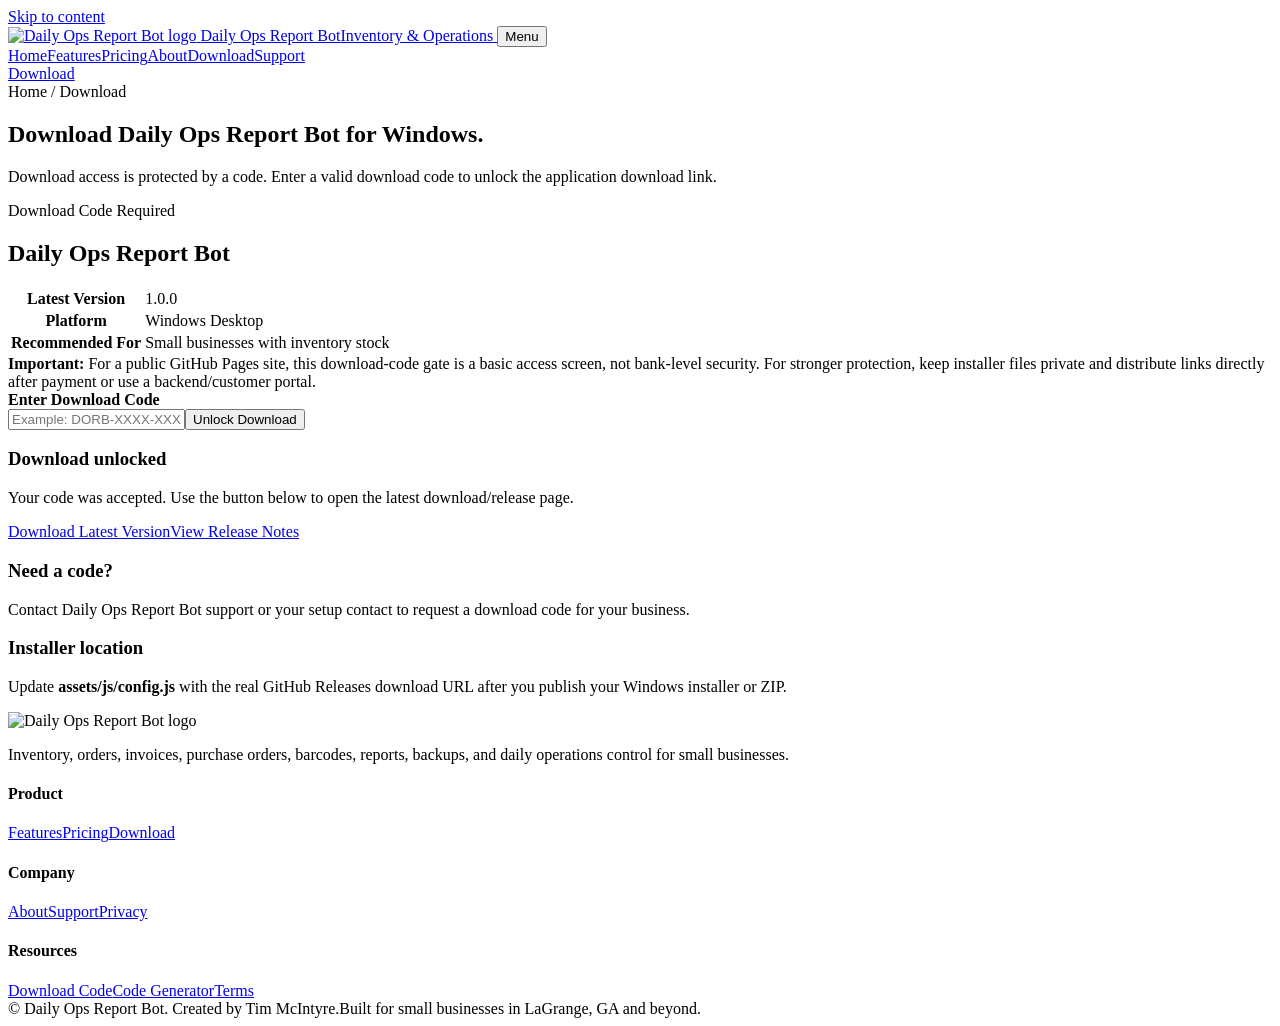
==== download.html @ d4c94088 "Add files via upload" ====
<!doctype html>
<html lang="en">
<head>
  <meta charset="utf-8">
  <meta name="viewport" content="width=device-width, initial-scale=1">
  <title>Download | Daily Ops Report Bot</title>
  <meta name="description" content="Daily Ops Report Bot is inventory and operations management software for small businesses that keep regular stock on hand.">
  <link rel="icon" href="assets/images/favicon.png">
  <link rel="stylesheet" href="assets/css/styles.css">
</head>
<body>
<a class="skip-link" href="#main">Skip to content</a>
<header class="site-header">
  <div class="container nav">
    <a class="brand" href="index.html" aria-label="Daily Ops Report Bot home">
      <img class="brand-logo" src="assets/images/daily-ops-report-bot-logo-transparent.png" alt="Daily Ops Report Bot logo">
      <span><span class="brand-name">Daily Ops Report Bot</span><span class="brand-sub">Inventory & Operations</span></span>
    </a>
    <button class="mobile-toggle" data-mobile-toggle aria-expanded="false" aria-controls="site-navigation">Menu</button>
    <nav class="nav-links" id="site-navigation" data-nav-links aria-label="Main navigation"><a href="index.html" class="">Home</a><a href="features.html" class="">Features</a><a href="pricing.html" class="">Pricing</a><a href="about.html" class="">About</a><a href="download.html" class="active">Download</a><a href="support.html" class="">Support</a></nav>
    <div class="nav-actions"><a class="btn small" href="download.html">Download</a></div>
  </div>
</header>
<main id="main">
<section class="page-hero"><div class="container"><span class="breadcrumb">Home / Download</span><h1>Download Daily Ops Report Bot for Windows.</h1><p>Download access is protected by a code. Enter a valid download code to unlock the application download link.</p></div></section>
<section class="content" id="code-access"><div class="container">
  <div class="download-panel">
    <span class="badge">Download Code Required</span>
    <h2><span data-app-name>Daily Ops Report Bot</span></h2>
    <table class="table" aria-label="Download details"><tr><th>Latest Version</th><td data-version>1.0.0</td></tr><tr><th>Platform</th><td data-platform>Windows Desktop</td></tr><tr><th>Recommended For</th><td>Small businesses with inventory stock</td></tr></table>
    <div class="notice"><strong>Important:</strong> For a public GitHub Pages site, this download-code gate is a basic access screen, not bank-level security. For stronger protection, keep installer files private and distribute links directly after payment or use a backend/customer portal.</div>
    <form data-download-form>
      <label for="download-code"><strong>Enter Download Code</strong></label>
      <div class="code-box"><input class="input" id="download-code" data-download-code placeholder="Example: DORB-XXXX-XXXX-XXXX" autocomplete="off"><button class="btn" type="submit">Unlock Download</button></div>
      <div class="error" data-unlock-error></div>
    </form>
    <div class="unlock-result" data-unlock-result>
      <h3>Download unlocked</h3>
      <p>Your code was accepted. Use the button below to open the latest download/release page.</p>
      <div class="hero-actions"><a class="btn" data-download-link href="#">Download Latest Version</a><a class="btn secondary" data-release-notes href="#">View Release Notes</a></div>
    </div>
  </div>
</div></section>
<section><div class="container grid-2"><div class="card"><h3>Need a code?</h3><p>Contact Daily Ops Report Bot support or your setup contact to request a download code for your business.</p></div><div class="card"><h3>Installer location</h3><p>Update <strong>assets/js/config.js</strong> with the real GitHub Releases download URL after you publish your Windows installer or ZIP.</p></div></div></section>
</main>
<footer class="site-footer">
  <div class="container">
    <div class="footer-grid">
      <div>
        <img class="footer-logo" src="assets/images/daily-ops-report-bot-logo-transparent.png" alt="Daily Ops Report Bot logo">
        <p>Inventory, orders, invoices, purchase orders, barcodes, reports, backups, and daily operations control for small businesses.</p>
      </div>
      <div><h4>Product</h4><a href="features.html">Features</a><a href="pricing.html">Pricing</a><a href="download.html">Download</a></div>
      <div><h4>Company</h4><a href="about.html">About</a><a href="support.html">Support</a><a href="privacy.html">Privacy</a></div>
      <div><h4>Resources</h4><a href="download.html#code-access">Download Code</a><a href="tools/code-generator.html">Code Generator</a><a href="terms.html">Terms</a></div>
    </div>
    <div class="footer-bottom"><span>© <span data-year></span> Daily Ops Report Bot. Created by Tim McIntyre.</span><span>Built for small businesses in LaGrange, GA and beyond.</span></div>
  </div>
</footer>
<script src="assets/js/site.js"></script>
<script src="assets/js/config.js"></script>
<script src="assets/js/download-codes.js"></script>
<script src="assets/js/download.js"></script>
</body>
</html>
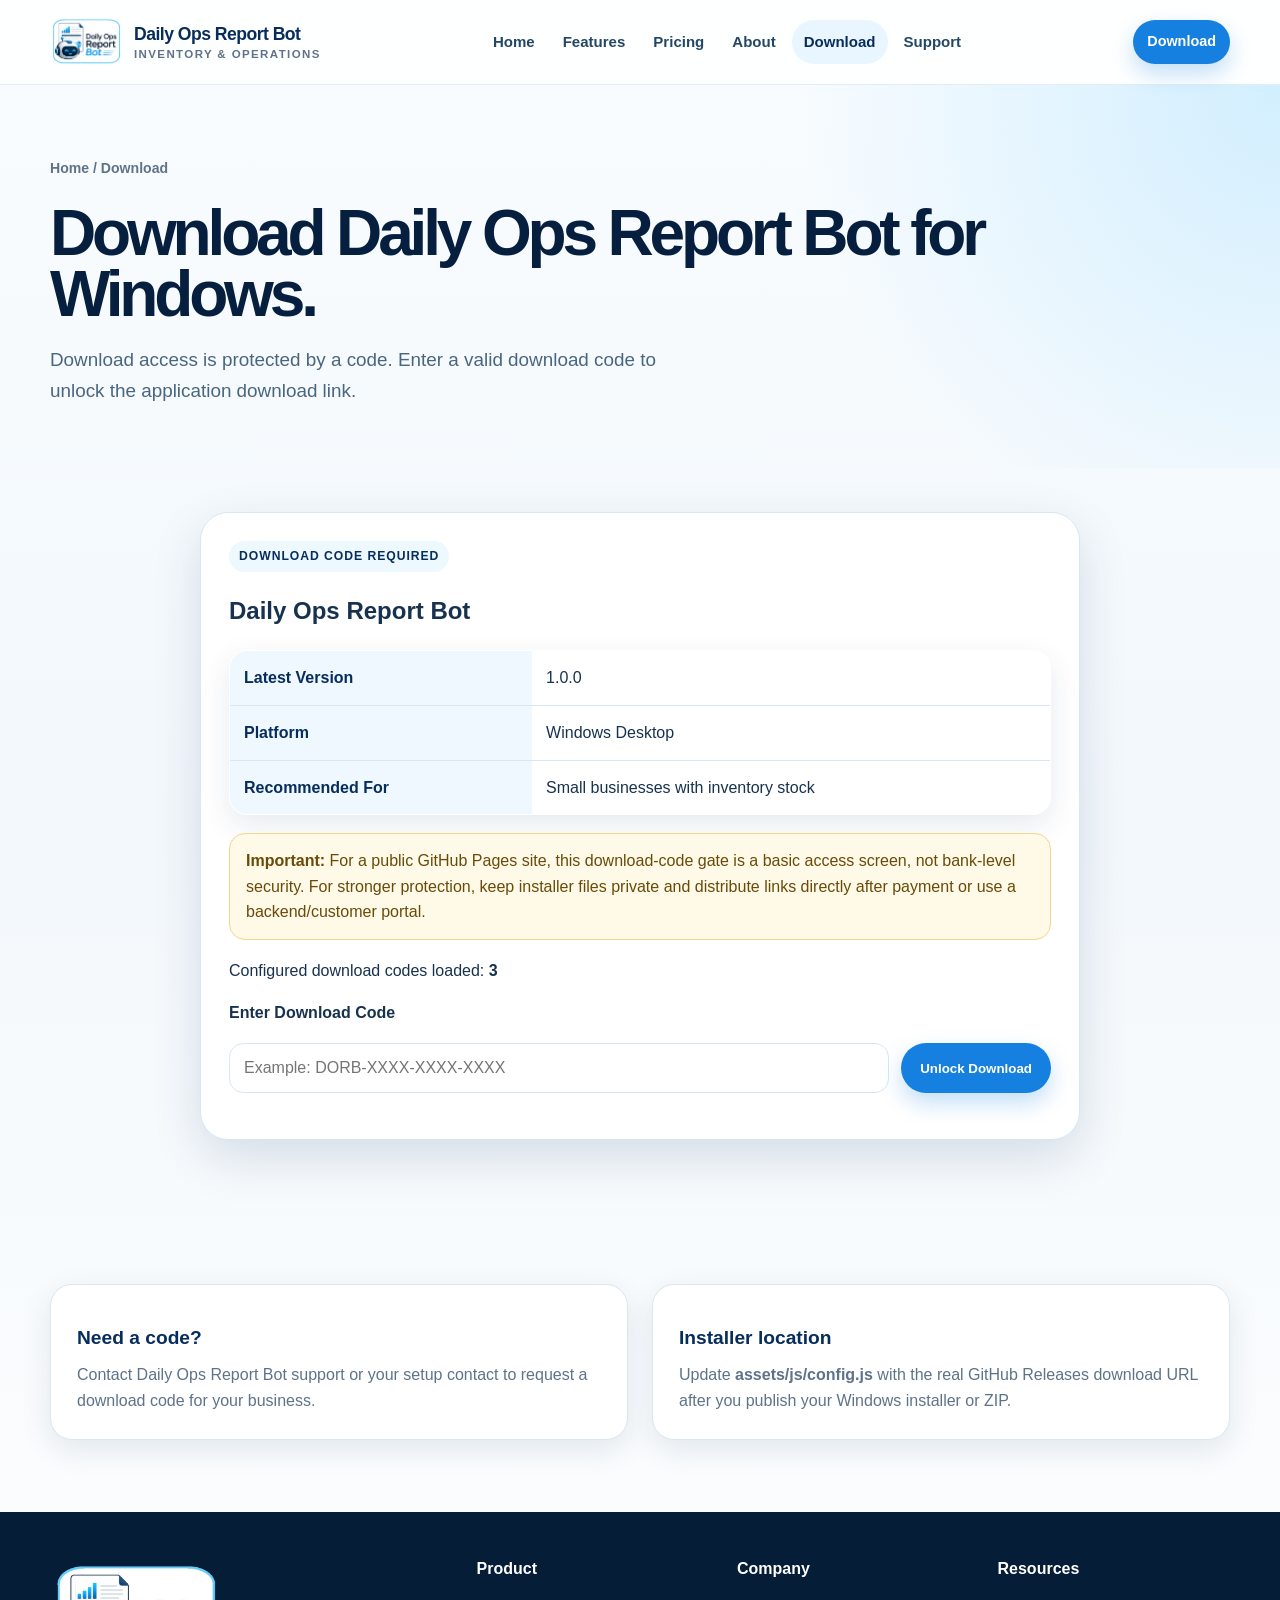
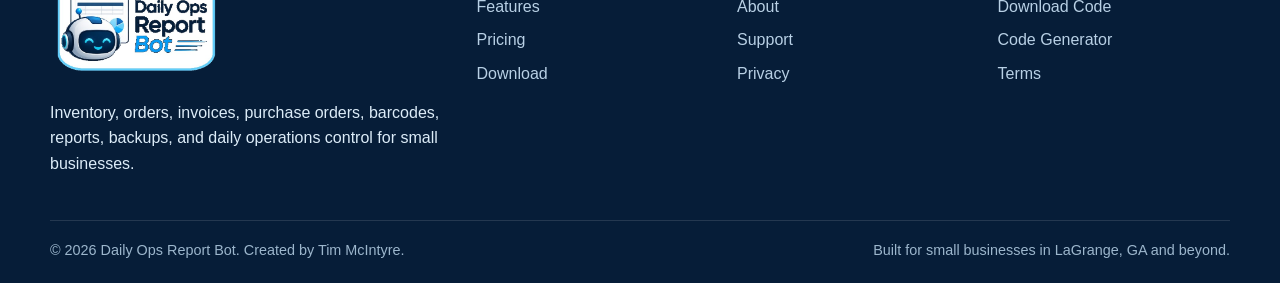
==== commit 73eda6b8: "Add versioning to script tags in download.html Updated script tags to include versioning for cache c" ====
--- a/download.html
+++ b/download.html
@@ -29,6 +29,7 @@
     <h2><span data-app-name>Daily Ops Report Bot</span></h2>
     <table class="table" aria-label="Download details"><tr><th>Latest Version</th><td data-version>1.0.0</td></tr><tr><th>Platform</th><td data-platform>Windows Desktop</td></tr><tr><th>Recommended For</th><td>Small businesses with inventory stock</td></tr></table>
     <div class="notice"><strong>Important:</strong> For a public GitHub Pages site, this download-code gate is a basic access screen, not bank-level security. For stronger protection, keep installer files private and distribute links directly after payment or use a backend/customer portal.</div>
+    <p class="muted small-note">Configured download codes loaded: <strong data-code-count>0</strong></p>
     <form data-download-form>
       <label for="download-code"><strong>Enter Download Code</strong></label>
       <div class="code-box"><input class="input" id="download-code" data-download-code placeholder="Example: DORB-XXXX-XXXX-XXXX" autocomplete="off"><button class="btn" type="submit">Unlock Download</button></div>
@@ -57,9 +58,9 @@
     <div class="footer-bottom"><span>© <span data-year></span> Daily Ops Report Bot. Created by Tim McIntyre.</span><span>Built for small businesses in LaGrange, GA and beyond.</span></div>
   </div>
 </footer>
-<script src="assets/js/site.js"></script>
-<script src="assets/js/config.js"></script>
-<script src="assets/js/download-codes.js"></script>
-<script src="assets/js/download.js"></script>
+<script src="assets/js/site.js?v=20260703-codefix"></script>
+<script src="assets/js/config.js?v=20260703-codefix"></script>
+<script src="assets/js/download-codes.js?v=20260703-codefix"></script>
+<script src="assets/js/download.js?v=20260703-codefix"></script>
 </body>
-</html>+</html>
--- a/assets/css/styles.css
+++ b/assets/css/styles.css
@@ -0,0 +1,49 @@
+:root{
+  --navy:#072d5c;
+  --navy-2:#0b3b78;
+  --blue:#1580e0;
+  --cyan:#28b4ff;
+  --sky:#eaf6ff;
+  --page:#f3f8fc;
+  --card:#ffffff;
+  --line:#d8e7f2;
+  --text:#17324f;
+  --muted:#5e7389;
+  --success:#16a06b;
+  --warning:#d9890d;
+  --danger:#b94343;
+  --shadow:0 18px 50px rgba(7,45,92,.14);
+  --shadow-soft:0 10px 30px rgba(7,45,92,.10);
+  --radius:22px;
+  --radius-sm:14px;
+  --max:1180px;
+}
+*{box-sizing:border-box}
+html{scroll-behavior:smooth}
+body{
+  margin:0;
+  font-family:Inter,Segoe UI,Roboto,Arial,sans-serif;
+  color:var(--text);
+  background:linear-gradient(180deg,#f8fcff 0%,var(--page) 44%,#fff 100%);
+  line-height:1.6;
+}
+a{color:inherit;text-decoration:none}
+img{max-width:100%;display:block}
+.container{width:min(var(--max),calc(100% - 42px));margin:0 auto}
+.skip-link{position:absolute;left:-9999px;top:auto;width:1px;height:1px;overflow:hidden}
+.skip-link:focus{left:16px;top:16px;width:auto;height:auto;background:#fff;padding:12px 16px;border-radius:12px;z-index:1000;box-shadow:var(--shadow)}
+.site-header{position:sticky;top:0;z-index:50;background:rgba(255,255,255,.86);backdrop-filter:blur(18px);border-bottom:1px solid rgba(216,231,242,.75)}
+.nav{height:84px;display:flex;align-items:center;justify-content:space-between;gap:22px}
+.brand{display:flex;align-items:center;gap:12px;font-weight:800;color:var(--navy)}
+.brand-logo{width:72px;height:auto}.brand-mark{width:42px}.brand-name{letter-spacing:-.03em;font-size:1.1rem;white-space:nowrap}.brand-sub{display:block;font-size:.72rem;letter-spacing:.12em;text-transform:uppercase;color:var(--muted);font-weight:700;margin-top:-3px}
+.nav-links{display:flex;align-items:center;gap:4px}.nav-links a{padding:10px 12px;border-radius:999px;color:#244766;font-weight:700;font-size:.94rem}.nav-links a:hover,.nav-links a.active{background:var(--sky);color:var(--navy)}
+.nav-actions{display:flex;align-items:center;gap:10px}.mobile-toggle{display:none;border:0;background:var(--sky);color:var(--navy);font-weight:900;border-radius:12px;padding:10px 12px}
+.btn{display:inline-flex;align-items:center;justify-content:center;gap:10px;padding:13px 18px;border-radius:999px;background:var(--blue);color:white;font-weight:800;border:1px solid transparent;box-shadow:0 10px 22px rgba(21,128,224,.25);cursor:pointer;transition:.18s ease}.btn:hover{transform:translateY(-1px);box-shadow:0 14px 28px rgba(21,128,224,.32)}.btn.secondary{background:white;color:var(--navy);border-color:var(--line);box-shadow:none}.btn.secondary:hover{background:var(--sky)}.btn.dark{background:var(--navy)}.btn.ghost{background:transparent;color:var(--navy);border-color:rgba(7,45,92,.2);box-shadow:none}.btn.small{padding:9px 13px;font-size:.9rem}.btn.full{width:100%}
+.hero{position:relative;overflow:hidden;padding:82px 0 58px}.hero:before{content:"";position:absolute;inset:-220px -140px auto auto;width:580px;height:580px;background:radial-gradient(circle,rgba(40,180,255,.23),transparent 62%);pointer-events:none}.hero-grid{display:grid;grid-template-columns:1.05fr .95fr;gap:44px;align-items:center}.eyebrow{display:inline-flex;align-items:center;gap:9px;color:var(--navy);font-weight:900;letter-spacing:.08em;text-transform:uppercase;font-size:.78rem;background:rgba(40,180,255,.14);border:1px solid rgba(40,180,255,.28);padding:8px 12px;border-radius:999px}.hero h1,.page-hero h1{font-size:clamp(2.4rem,5vw,5.1rem);line-height:.96;letter-spacing:-.065em;margin:22px 0 20px;color:#071f3e}.hero p.lead,.page-hero p{font-size:1.18rem;color:#49667f;max-width:660px;margin:0 0 28px}.hero-actions{display:flex;gap:14px;flex-wrap:wrap}.hero-meta{display:grid;grid-template-columns:repeat(3,1fr);gap:12px;margin-top:30px}.meta-card{background:white;border:1px solid var(--line);border-radius:18px;padding:16px;box-shadow:var(--shadow-soft)}.meta-card strong{display:block;color:var(--navy);font-size:1.2rem}.meta-card span{font-size:.88rem;color:var(--muted);font-weight:700}
+.product-frame{position:relative;background:linear-gradient(145deg,#fff,#e8f6ff);border:1px solid var(--line);border-radius:34px;padding:20px;box-shadow:var(--shadow)}.browser-bar{height:36px;background:#082b57;border-radius:18px 18px 8px 8px;display:flex;gap:8px;align-items:center;padding:0 14px}.dot{width:10px;height:10px;border-radius:50%;background:#28b4ff}.dot:nth-child(2){background:#8bdcff}.dot:nth-child(3){background:#d8f4ff}.product-screen{background:#f8fcff;border:1px solid var(--line);border-radius:12px 12px 24px 24px;overflow:hidden}.screen-img{width:100%;border-radius:0}.floating-card{position:absolute;right:-16px;bottom:28px;background:white;border:1px solid var(--line);box-shadow:var(--shadow-soft);border-radius:18px;padding:14px 16px;max-width:210px}.floating-card strong{color:var(--navy)}.floating-card span{display:block;font-size:.86rem;color:var(--muted)}
+section{padding:72px 0}.section-head{display:flex;justify-content:space-between;gap:24px;align-items:end;margin-bottom:30px}.section-head h2{font-size:clamp(2rem,3vw,3rem);line-height:1.02;letter-spacing:-.045em;margin:0;color:#071f3e}.section-head p{max-width:560px;color:var(--muted);margin:0}.grid-3{display:grid;grid-template-columns:repeat(3,1fr);gap:20px}.grid-2{display:grid;grid-template-columns:repeat(2,1fr);gap:24px}.card{background:var(--card);border:1px solid var(--line);border-radius:var(--radius);padding:26px;box-shadow:var(--shadow-soft)}.card h3{margin:12px 0 8px;color:var(--navy);font-size:1.2rem}.card p{color:var(--muted);margin:0}.icon{width:46px;height:46px;border-radius:16px;background:linear-gradient(135deg,var(--blue),var(--cyan));display:grid;place-items:center;color:#fff;font-weight:900;font-size:1.1rem}.feature-list{display:grid;gap:12px;margin:18px 0 0}.check{display:flex;gap:10px;align-items:flex-start;color:#365774}.check:before{content:"✓";display:grid;place-items:center;min-width:22px;width:22px;height:22px;border-radius:50%;background:#dcf7ee;color:#0b8f5d;font-weight:900;margin-top:1px}.dark-band{background:linear-gradient(135deg,var(--navy),#051a34);color:white;position:relative;overflow:hidden}.dark-band:before{content:"";position:absolute;inset:auto -160px -240px auto;width:520px;height:520px;background:radial-gradient(circle,rgba(40,180,255,.30),transparent 62%)}.dark-band h2,.dark-band h3{color:white}.dark-band p,.dark-band .check{color:#d5e9f8}.dark-band .card{background:rgba(255,255,255,.08);border-color:rgba(255,255,255,.16);box-shadow:none;backdrop-filter:blur(10px)}.dark-band .check:before{background:rgba(40,180,255,.18);color:#8cddff}
+.screenshot-grid{display:grid;grid-template-columns:repeat(3,1fr);gap:18px}.shot{background:white;border:1px solid var(--line);border-radius:22px;padding:12px;box-shadow:var(--shadow-soft)}.shot img{border-radius:14px;border:1px solid #e7eef5}.shot strong{display:block;margin:12px 8px 2px;color:var(--navy)}.shot span{display:block;margin:0 8px 6px;color:var(--muted);font-size:.9rem}.pricing{display:grid;grid-template-columns:repeat(3,1fr);gap:20px}.price-card{position:relative;background:white;border:1px solid var(--line);border-radius:28px;padding:28px;box-shadow:var(--shadow-soft)}.price-card.featured{border:2px solid var(--cyan);transform:translateY(-8px);box-shadow:var(--shadow)}.price-badge{position:absolute;top:18px;right:18px;background:#e5f7ff;color:var(--navy);font-size:.76rem;font-weight:900;border-radius:999px;padding:7px 10px;text-transform:uppercase}.price{font-size:2.6rem;font-weight:900;letter-spacing:-.05em;color:#071f3e}.price span{font-size:1rem;color:var(--muted);letter-spacing:0}.price-card ul{padding:0;margin:20px 0;list-style:none;display:grid;gap:10px;color:#365774}.price-card li:before{content:"✓";color:var(--success);font-weight:900;margin-right:8px}
+.cta{padding:64px 0}.cta-box{background:linear-gradient(135deg,#fff,#eaf6ff);border:1px solid var(--line);border-radius:32px;padding:42px;box-shadow:var(--shadow);display:grid;grid-template-columns:1.25fr .75fr;gap:28px;align-items:center}.cta h2{font-size:clamp(2rem,3.2vw,3.4rem);line-height:1.02;letter-spacing:-.05em;margin:0 0 12px;color:#071f3e}.cta p{color:var(--muted);margin:0}.cta-actions{display:flex;gap:12px;justify-content:flex-end;flex-wrap:wrap}.page-hero{padding:70px 0 34px;background:radial-gradient(circle at top right,rgba(40,180,255,.18),transparent 36%)}.breadcrumb{display:inline-flex;gap:8px;font-weight:800;color:var(--muted);font-size:.88rem}.content{padding:44px 0 72px}.prose{max-width:860px}.prose h2{color:#071f3e;font-size:2rem;letter-spacing:-.035em;margin:38px 0 10px}.prose p,.prose li{color:#4f687d}.timeline{display:grid;gap:18px}.timeline-item{display:grid;grid-template-columns:120px 1fr;gap:18px;padding:18px;border:1px solid var(--line);background:white;border-radius:18px}.timeline-item strong{color:var(--navy)}
+.download-panel{max-width:880px;margin:0 auto;background:white;border:1px solid var(--line);border-radius:28px;padding:28px;box-shadow:var(--shadow)}.code-box{display:grid;grid-template-columns:1fr auto;gap:12px;margin:18px 0}.input{width:100%;height:50px;border:1px solid var(--line);border-radius:14px;padding:0 14px;font:inherit;color:var(--text);background:#fff}.input:focus{outline:3px solid rgba(40,180,255,.18);border-color:var(--cyan)}.unlock-result{display:none;margin-top:18px;padding:18px;border-radius:18px;background:#ecfff8;border:1px solid #b6ecd9;color:#145d43}.unlock-result.visible{display:block}.error{display:none;margin-top:14px;color:#8a2f2f;background:#fff0f0;border:1px solid #ffd2d2;border-radius:14px;padding:12px}.error.visible{display:block}.notice{background:#fff9e8;border:1px solid #f4d58a;color:#684b08;border-radius:16px;padding:14px 16px;margin:18px 0}.site-footer{background:#061d38;color:#dcecf8;padding:44px 0 20px}.footer-grid{display:grid;grid-template-columns:1.2fr repeat(3,.7fr);gap:28px}.footer-logo{width:170px;margin-bottom:12px}.site-footer h4{margin:0 0 12px;color:white}.site-footer a{display:block;color:#b8d0e5;margin:8px 0}.site-footer a:hover{color:white}.footer-bottom{border-top:1px solid rgba(255,255,255,.12);margin-top:28px;padding-top:18px;display:flex;justify-content:space-between;gap:12px;color:#9cb6cc;font-size:.9rem}.table{width:100%;border-collapse:collapse;background:white;border:1px solid var(--line);border-radius:18px;overflow:hidden;box-shadow:var(--shadow-soft)}.table th,.table td{text-align:left;padding:14px;border-bottom:1px solid var(--line)}.table th{background:#f0f8ff;color:var(--navy)}.tool-box{max-width:880px;background:white;border:1px solid var(--line);border-radius:24px;padding:24px;box-shadow:var(--shadow-soft)}textarea.input{min-height:160px;padding:14px;resize:vertical}.copy-row{display:flex;gap:12px;align-items:center;flex-wrap:wrap}.badge{display:inline-flex;align-items:center;padding:6px 10px;border-radius:999px;background:#edf8ff;color:var(--navy);font-weight:900;font-size:.76rem;text-transform:uppercase;letter-spacing:.08em}
+@media(max-width:980px){.hero-grid,.grid-3,.pricing,.screenshot-grid,.footer-grid,.cta-box{grid-template-columns:1fr}.grid-2{grid-template-columns:1fr}.price-card.featured{transform:none}.section-head{display:block}.section-head p{margin-top:12px}.hero-meta{grid-template-columns:1fr 1fr}.cta-actions{justify-content:flex-start}.nav-links{position:absolute;left:20px;right:20px;top:78px;background:white;border:1px solid var(--line);border-radius:18px;box-shadow:var(--shadow-soft);padding:14px;display:none;flex-direction:column;align-items:stretch}.nav-links.open{display:flex}.mobile-toggle{display:block}.nav-actions .btn{display:none}}
+@media(max-width:620px){.container{width:min(100% - 28px,var(--max))}.hero{padding-top:48px}.hero-meta{grid-template-columns:1fr}.code-box{grid-template-columns:1fr}.footer-bottom{display:block}.brand-logo{width:54px}.brand-name{font-size:.98rem}.timeline-item{grid-template-columns:1fr}.hero h1,.page-hero h1{font-size:2.55rem}.nav{height:76px}.floating-card{position:static;margin-top:14px}.product-frame{padding:12px;border-radius:24px}.card,.price-card,.download-panel,.cta-box{padding:22px}}
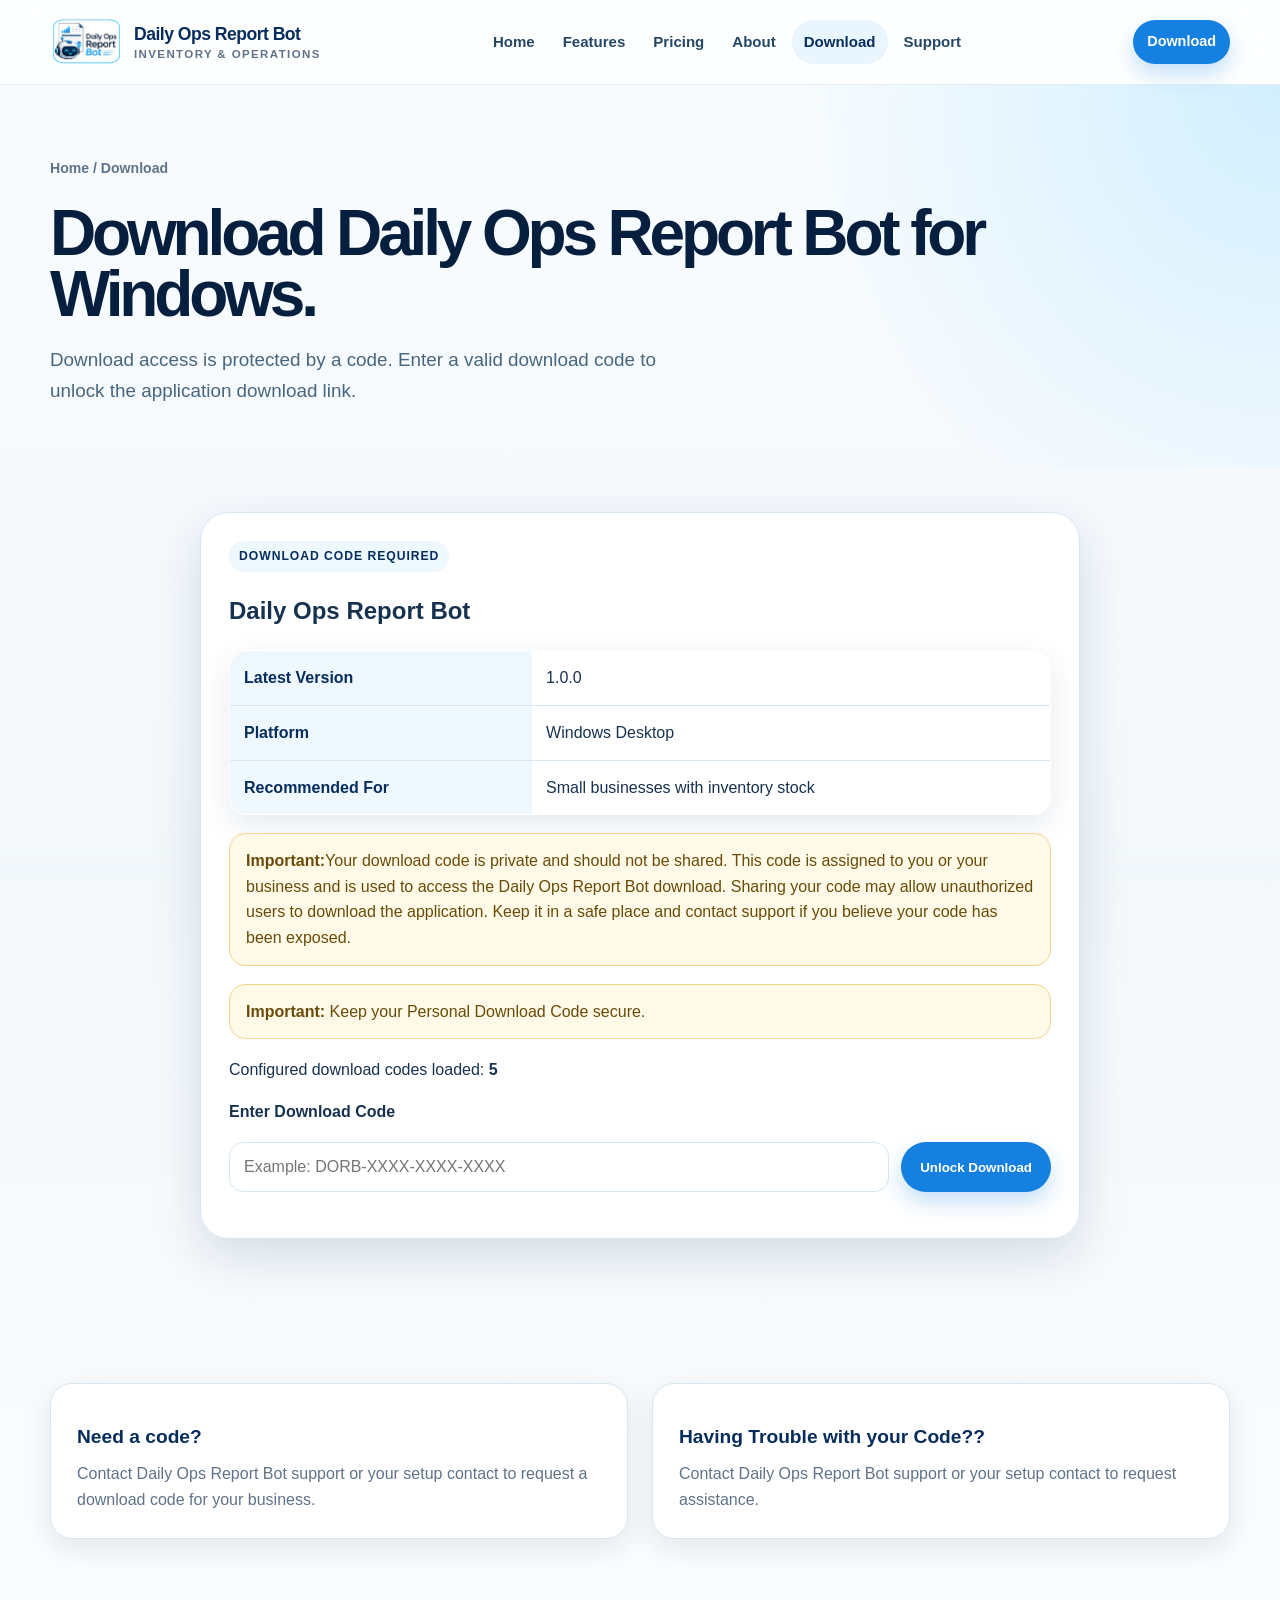
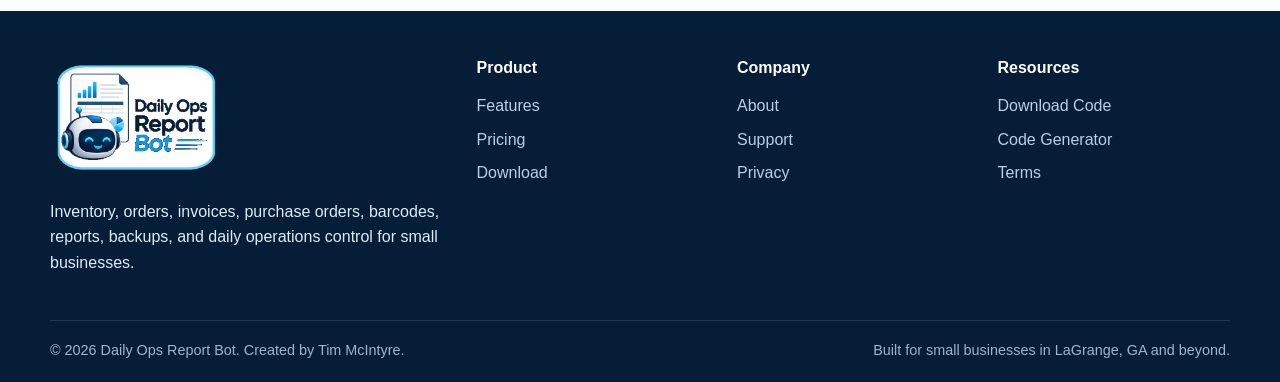
==== commit 51200f9b: "Revise download code notice and add troubleshooting section Updated the notice regarding download co" ====
--- a/download.html
+++ b/download.html
@@ -28,7 +28,8 @@
     <span class="badge">Download Code Required</span>
     <h2><span data-app-name>Daily Ops Report Bot</span></h2>
     <table class="table" aria-label="Download details"><tr><th>Latest Version</th><td data-version>1.0.0</td></tr><tr><th>Platform</th><td data-platform>Windows Desktop</td></tr><tr><th>Recommended For</th><td>Small businesses with inventory stock</td></tr></table>
-    <div class="notice"><strong>Important:</strong> For a public GitHub Pages site, this download-code gate is a basic access screen, not bank-level security. For stronger protection, keep installer files private and distribute links directly after payment or use a backend/customer portal.</div>
+    <div class="notice"><strong>Important:</strong>Your download code is private and should not be shared. This code is assigned to you or your business and is used to access the Daily Ops Report Bot download. Sharing your code may allow unauthorized users to download the application. Keep it in a safe place and contact support if you believe your code has been exposed.</div>
+    <div class="notice"><strong>Important:</strong> Keep your Personal Download Code secure.</div>
     <p class="muted small-note">Configured download codes loaded: <strong data-code-count>0</strong></p>
     <form data-download-form>
       <label for="download-code"><strong>Enter Download Code</strong></label>
@@ -42,7 +43,7 @@
     </div>
   </div>
 </div></section>
-<section><div class="container grid-2"><div class="card"><h3>Need a code?</h3><p>Contact Daily Ops Report Bot support or your setup contact to request a download code for your business.</p></div><div class="card"><h3>Installer location</h3><p>Update <strong>assets/js/config.js</strong> with the real GitHub Releases download URL after you publish your Windows installer or ZIP.</p></div></div></section>
+<section><div class="container grid-2"><div class="card"><h3>Need a code?</h3><p>Contact Daily Ops Report Bot support or your setup contact to request a download code for your business.</p></div><div class="card"><h3>Having Trouble with your Code??</h3><p>Contact Daily Ops Report Bot support or your setup contact to request assistance.</p></div></div></section>
 </main>
 <footer class="site-footer">
   <div class="container">
